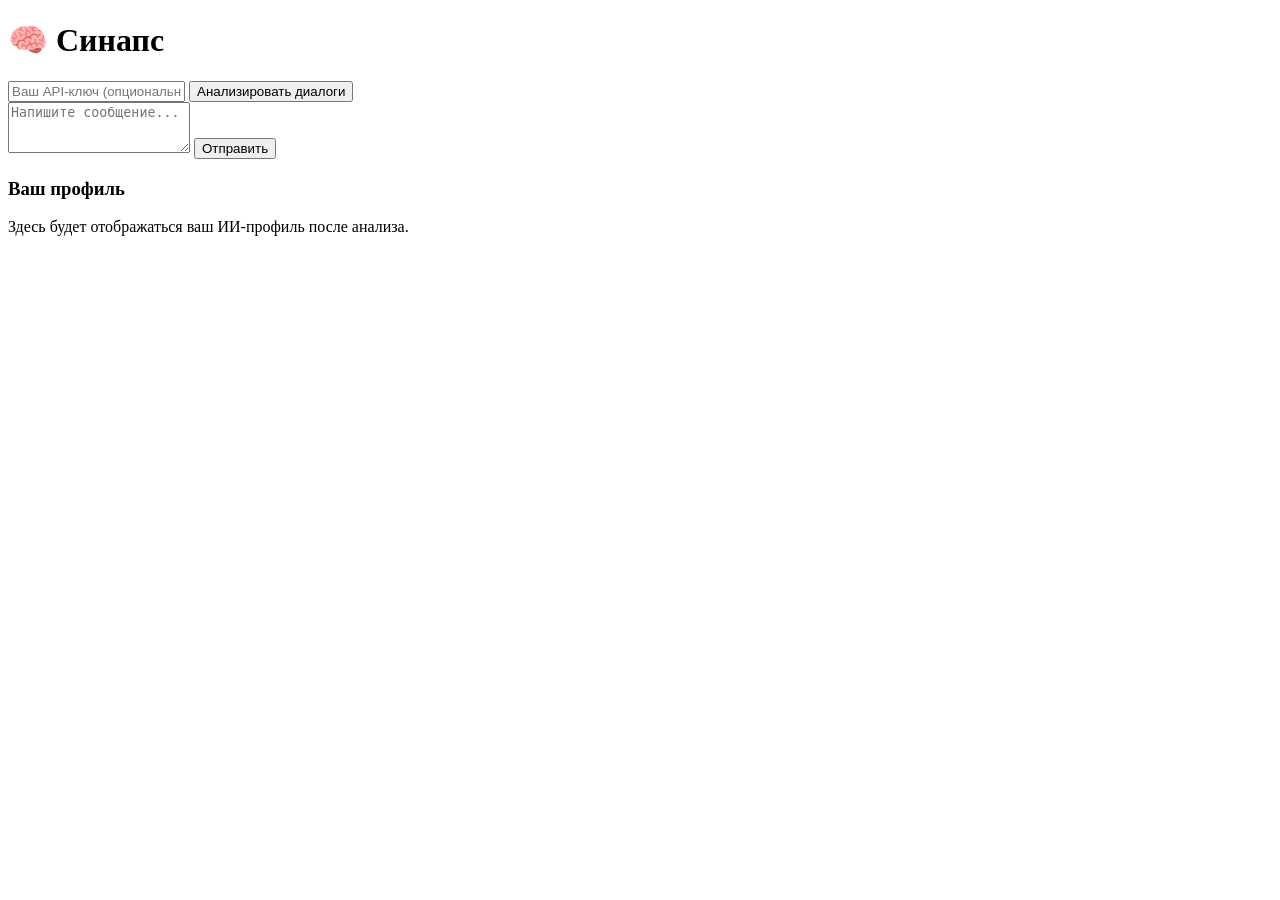
==== frontend/index.html @ 6c1e8b4d "Add index.html" ====
<!DOCTYPE html>
<html lang="ru">
<head>
    <meta charset="UTF-8">
    <meta name="viewport" content="width=device-width, initial-scale=1.0">
    <title>Синапс — ИИ-помощник</title>
    <link rel="stylesheet" href="style.css">
</head>
<body>
    <div id="app">
        <header>
            <h1>🧠 Синапс</h1>
            <div class="settings">
                <input type="text" id="apiKeyInput" placeholder="Ваш API-ключ (опционально)" />
                <button id="analyzeBtn">Анализировать диалоги</button>
            </div>
        </header>
        <main>
            <div id="chatContainer">
                <div id="messages"></div>
                <div id="inputArea">
                    <textarea id="userInput" rows="3" placeholder="Напишите сообщение..."></textarea>
                    <button id="sendBtn">Отправить</button>
                </div>
            </div>
            <div id="profileSidebar">
                <h3>Ваш профиль</h3>
                <div id="profileContent">
                    <p>Здесь будет отображаться ваш ИИ-профиль после анализа.</p>
                </div>
            </div>
        </main>
    </div>
    <script src="app.js"></script>
</body>
</html>
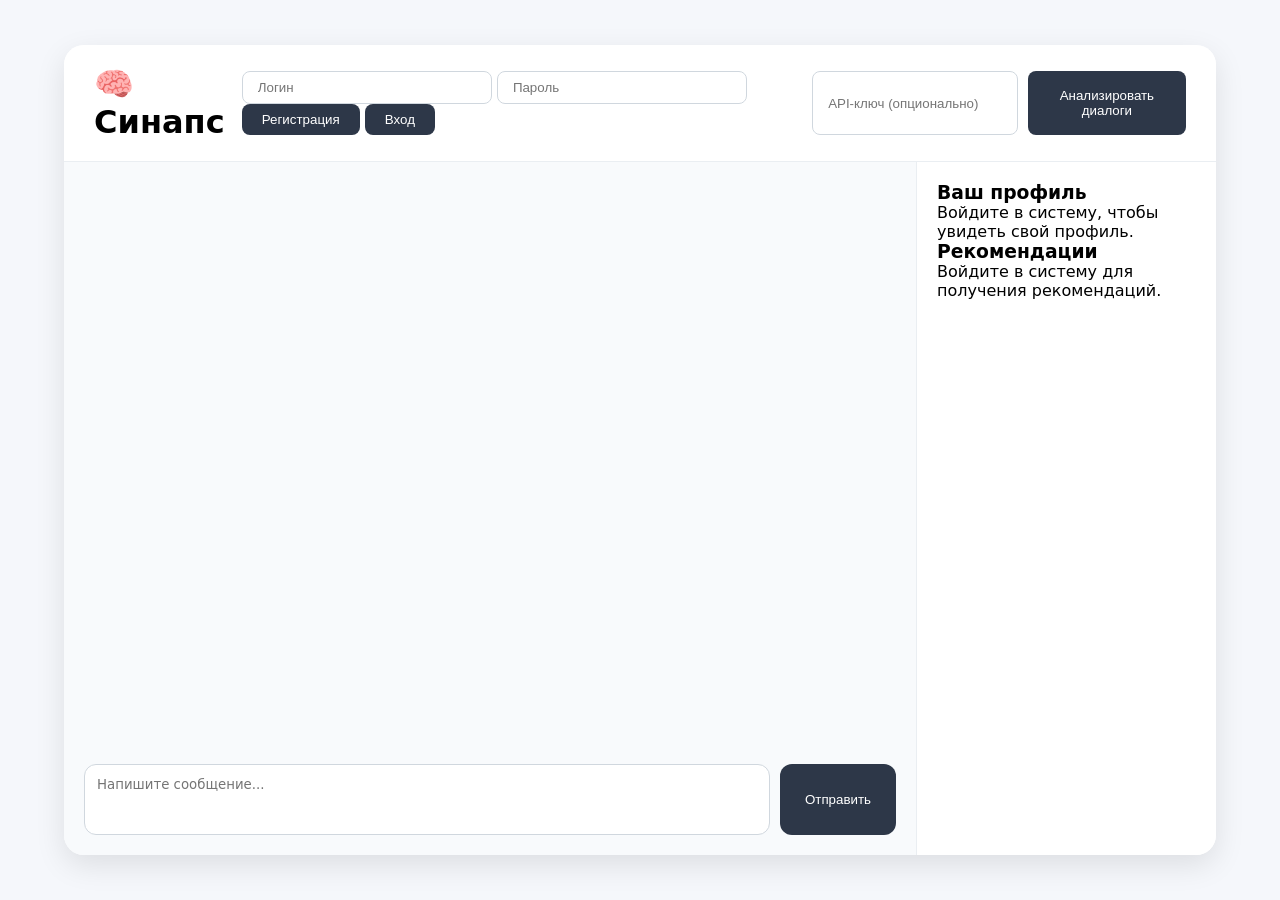
==== commit 65ddb8c2: "Update frontend with auth" ====
--- a/frontend/index.html
+++ b/frontend/index.html
@@ -11,7 +11,14 @@
         <header>
             <h1>🧠 Синапс</h1>
             <div class="settings">
-                <input type="text" id="apiKeyInput" placeholder="Ваш API-ключ (опционально)" />
+                <div id="authSection">
+                    <input type="text" id="loginInput" placeholder="Логин" />
+                    <input type="password" id="passwordInput" placeholder="Пароль" />
+                    <button id="registerBtn">Регистрация</button>
+                    <button id="loginBtn">Вход</button>
+                    <button id="logoutBtn" style="display:none;">Выход</button>
+                </div>
+                <input type="text" id="apiKeyInput" placeholder="API-ключ (опционально)" />
                 <button id="analyzeBtn">Анализировать диалоги</button>
             </div>
         </header>
@@ -26,7 +33,11 @@
             <div id="profileSidebar">
                 <h3>Ваш профиль</h3>
                 <div id="profileContent">
-                    <p>Здесь будет отображаться ваш ИИ-профиль после анализа.</p>
+                    <p>Войдите в систему, чтобы увидеть свой профиль.</p>
+                </div>
+                <h3>Рекомендации</h3>
+                <div id="recommendationsContent">
+                    <p>Войдите в систему для получения рекомендаций.</p>
                 </div>
             </div>
         </main>
--- a/frontend/style.css
+++ b/frontend/style.css
@@ -0,0 +1,114 @@
+* {
+    margin: 0;
+    padding: 0;
+    box-sizing: border-box;
+}
+body {
+    font-family: system-ui, sans-serif;
+    background: #f5f7fb;
+    height: 100vh;
+    display: flex;
+    justify-content: center;
+    align-items: center;
+}
+#app {
+    width: 90%;
+    max-width: 1200px;
+    height: 90vh;
+    background: white;
+    border-radius: 20px;
+    box-shadow: 0 10px 30px rgba(0,0,0,0.1);
+    display: flex;
+    flex-direction: column;
+    overflow: hidden;
+}
+header {
+    padding: 20px 30px;
+    background: #ffffff;
+    border-bottom: 1px solid #eaeef2;
+    display: flex;
+    justify-content: space-between;
+    align-items: center;
+}
+.settings {
+    display: flex;
+    gap: 10px;
+}
+.settings input {
+    padding: 8px 15px;
+    border: 1px solid #d0d7de;
+    border-radius: 8px;
+    width: 250px;
+}
+.settings button {
+    padding: 8px 20px;
+    background: #2d3748;
+    color: white;
+    border: none;
+    border-radius: 8px;
+    cursor: pointer;
+}
+main {
+    display: flex;
+    flex: 1;
+    overflow: hidden;
+}
+#chatContainer {
+    flex: 2;
+    display: flex;
+    flex-direction: column;
+    padding: 20px;
+    background: #f8fafc;
+}
+#messages {
+    flex: 1;
+    overflow-y: auto;
+    padding: 10px;
+    display: flex;
+    flex-direction: column;
+    gap: 10px;
+}
+.message {
+    max-width: 70%;
+    padding: 10px 16px;
+    border-radius: 16px;
+    line-height: 1.5;
+}
+.message.user {
+    align-self: flex-end;
+    background: #2d3748;
+    color: white;
+}
+.message.assistant {
+    align-self: flex-start;
+    background: #e2e8f0;
+    color: #1a202c;
+}
+#inputArea {
+    display: flex;
+    gap: 10px;
+    padding-top: 15px;
+}
+#inputArea textarea {
+    flex: 1;
+    padding: 12px;
+    border: 1px solid #d0d7de;
+    border-radius: 12px;
+    resize: none;
+    font-family: inherit;
+}
+#inputArea button {
+    padding: 0 25px;
+    background: #2d3748;
+    color: white;
+    border: none;
+    border-radius: 12px;
+    cursor: pointer;
+}
+#profileSidebar {
+    width: 300px;
+    background: #ffffff;
+    border-left: 1px solid #eaeef2;
+    padding: 20px;
+    overflow-y: auto;
+}
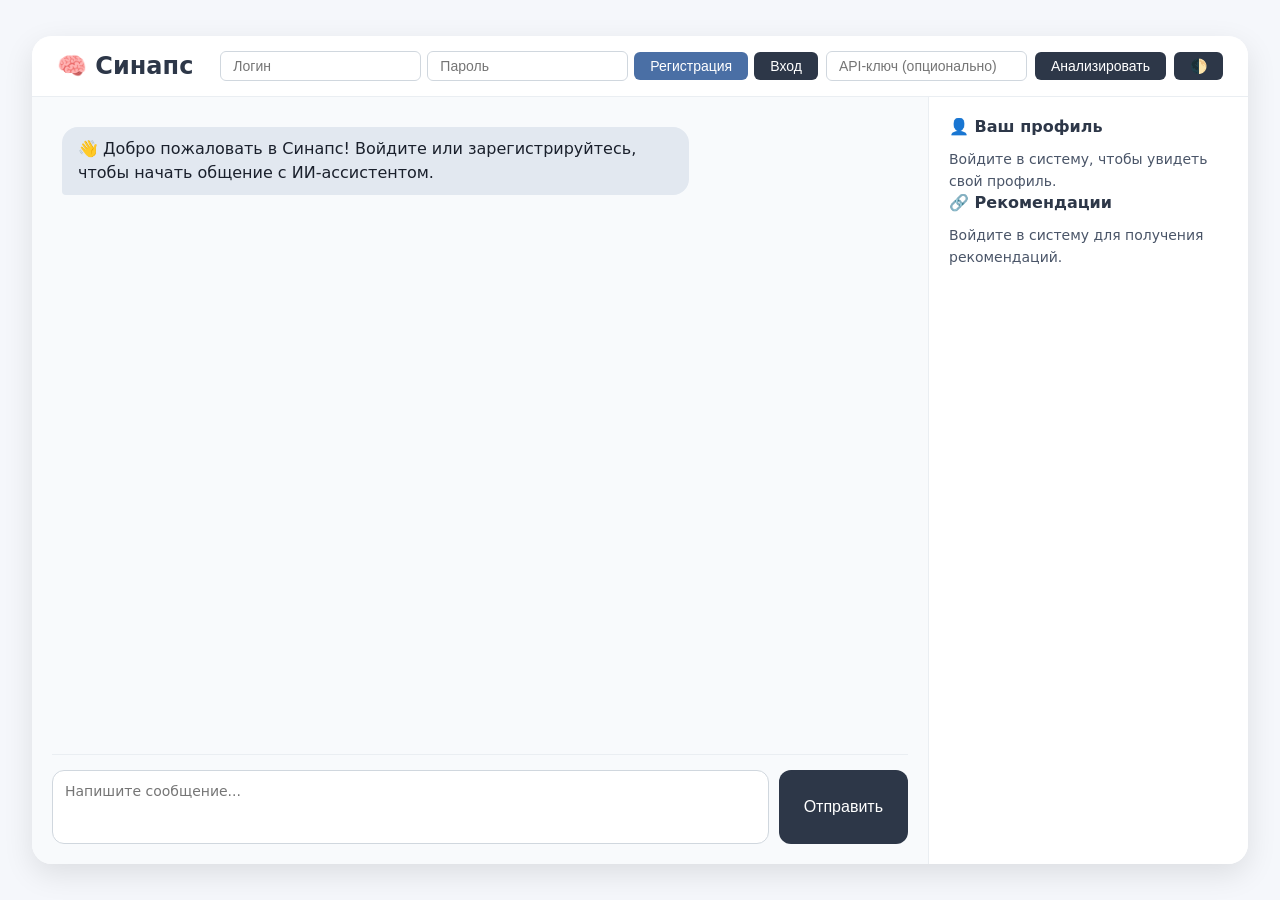
==== commit 4d8dfb91: "Update index.html with theme toggle" ====
--- a/frontend/index.html
+++ b/frontend/index.html
@@ -19,7 +19,8 @@
                     <button id="logoutBtn" style="display:none;">Выход</button>
                 </div>
                 <input type="text" id="apiKeyInput" placeholder="API-ключ (опционально)" />
-                <button id="analyzeBtn">Анализировать диалоги</button>
+                <button id="analyzeBtn">Анализировать</button>
+                <button id="themeToggle">🌓</button>
             </div>
         </header>
         <main>
@@ -31,11 +32,11 @@
                 </div>
             </div>
             <div id="profileSidebar">
-                <h3>Ваш профиль</h3>
+                <h3>👤 Ваш профиль</h3>
                 <div id="profileContent">
                     <p>Войдите в систему, чтобы увидеть свой профиль.</p>
                 </div>
-                <h3>Рекомендации</h3>
+                <h3>🔗 Рекомендации</h3>
                 <div id="recommendationsContent">
                     <p>Войдите в систему для получения рекомендаций.</p>
                 </div>
--- a/frontend/style.css
+++ b/frontend/style.css
@@ -3,63 +3,193 @@
     padding: 0;
     box-sizing: border-box;
 }
+
 body {
-    font-family: system-ui, sans-serif;
+    font-family: system-ui, -apple-system, sans-serif;
     background: #f5f7fb;
     height: 100vh;
     display: flex;
     justify-content: center;
     align-items: center;
-}
+    transition: background 0.3s ease;
+}
+
+/* Тёмная тема */
+body.dark-theme {
+    background: #1a1a2e;
+    color: #e0e0e0;
+}
+
+body.dark-theme #app {
+    background: #16213e;
+    box-shadow: 0 10px 30px rgba(0,0,0,0.5);
+}
+
+body.dark-theme header {
+    background: #16213e;
+    border-bottom: 1px solid #2a3a5e;
+}
+
+body.dark-theme #chatContainer {
+    background: #1a1a2e;
+}
+
+body.dark-theme .message.user {
+    background: #4a6fa5;
+    color: white;
+}
+
+body.dark-theme .message.assistant {
+    background: #2a3a5e;
+    color: #e0e0e0;
+}
+
+body.dark-theme #profileSidebar {
+    background: #16213e;
+    border-left: 1px solid #2a3a5e;
+}
+
+body.dark-theme #inputArea textarea {
+    background: #1a1a2e;
+    border: 1px solid #2a3a5e;
+    color: #e0e0e0;
+}
+
+body.dark-theme #inputArea textarea::placeholder {
+    color: #7a8aae;
+}
+
+body.dark-theme .settings input {
+    background: #1a1a2e;
+    border: 1px solid #2a3a5e;
+    color: #e0e0e0;
+}
+
+body.dark-theme .settings input::placeholder {
+    color: #7a8aae;
+}
+
+body.dark-theme .settings button {
+    background: #4a6fa5;
+    color: white;
+}
+
+body.dark-theme #inputArea button {
+    background: #4a6fa5;
+}
+
 #app {
-    width: 90%;
-    max-width: 1200px;
-    height: 90vh;
+    width: 95%;
+    max-width: 1400px;
+    height: 92vh;
     background: white;
     border-radius: 20px;
     box-shadow: 0 10px 30px rgba(0,0,0,0.1);
     display: flex;
     flex-direction: column;
     overflow: hidden;
-}
+    transition: background 0.3s ease, box-shadow 0.3s ease;
+}
+
 header {
-    padding: 20px 30px;
+    padding: 15px 25px;
     background: #ffffff;
     border-bottom: 1px solid #eaeef2;
     display: flex;
     justify-content: space-between;
     align-items: center;
-}
+    flex-wrap: wrap;
+    gap: 10px;
+}
+
+header h1 {
+    font-size: 24px;
+    font-weight: 700;
+    color: #2d3748;
+}
+
+body.dark-theme header h1 {
+    color: #e0e0e0;
+}
+
 .settings {
     display: flex;
-    gap: 10px;
-}
+    flex-wrap: wrap;
+    align-items: center;
+    gap: 8px;
+}
+
+#authSection {
+    display: flex;
+    flex-wrap: wrap;
+    align-items: center;
+    gap: 6px;
+}
+
 .settings input {
-    padding: 8px 15px;
+    padding: 6px 12px;
     border: 1px solid #d0d7de;
-    border-radius: 8px;
-    width: 250px;
-}
+    border-radius: 6px;
+    font-size: 14px;
+    min-width: 120px;
+    transition: border-color 0.2s;
+}
+
+.settings input:focus {
+    outline: none;
+    border-color: #4a6fa5;
+}
+
 .settings button {
-    padding: 8px 20px;
+    padding: 6px 16px;
     background: #2d3748;
     color: white;
     border: none;
-    border-radius: 8px;
+    border-radius: 6px;
     cursor: pointer;
-}
+    font-size: 14px;
+    transition: background 0.2s, transform 0.1s;
+}
+
+.settings button:hover {
+    background: #1a202c;
+}
+
+.settings button:active {
+    transform: scale(0.96);
+}
+
+#registerBtn {
+    background: #4a6fa5;
+}
+
+#registerBtn:hover {
+    background: #3a5f95;
+}
+
+#logoutBtn {
+    background: #e53e3e;
+}
+
+#logoutBtn:hover {
+    background: #c53030;
+}
+
 main {
     display: flex;
     flex: 1;
     overflow: hidden;
 }
+
 #chatContainer {
     flex: 2;
     display: flex;
     flex-direction: column;
     padding: 20px;
     background: #f8fafc;
-}
+    min-width: 0;
+}
+
 #messages {
     flex: 1;
     overflow-y: auto;
@@ -68,27 +198,42 @@
     flex-direction: column;
     gap: 10px;
 }
+
 .message {
-    max-width: 70%;
+    max-width: 75%;
     padding: 10px 16px;
     border-radius: 16px;
     line-height: 1.5;
-}
+    animation: fadeIn 0.3s ease;
+    word-wrap: break-word;
+}
+
+@keyframes fadeIn {
+    from { opacity: 0; transform: translateY(10px); }
+    to { opacity: 1; transform: translateY(0); }
+}
+
 .message.user {
     align-self: flex-end;
     background: #2d3748;
     color: white;
-}
+    border-bottom-right-radius: 4px;
+}
+
 .message.assistant {
     align-self: flex-start;
     background: #e2e8f0;
     color: #1a202c;
-}
+    border-bottom-left-radius: 4px;
+}
+
 #inputArea {
     display: flex;
     gap: 10px;
     padding-top: 15px;
-}
+    border-top: 1px solid #eaeef2;
+}
+
 #inputArea textarea {
     flex: 1;
     padding: 12px;
@@ -96,7 +241,15 @@
     border-radius: 12px;
     resize: none;
     font-family: inherit;
-}
+    font-size: 14px;
+    transition: border-color 0.2s;
+}
+
+#inputArea textarea:focus {
+    outline: none;
+    border-color: #4a6fa5;
+}
+
 #inputArea button {
     padding: 0 25px;
     background: #2d3748;
@@ -104,11 +257,175 @@
     border: none;
     border-radius: 12px;
     cursor: pointer;
-}
+    font-size: 16px;
+    transition: background 0.2s, transform 0.1s;
+    white-space: nowrap;
+}
+
+#inputArea button:hover {
+    background: #1a202c;
+}
+
+#inputArea button:active {
+    transform: scale(0.94);
+}
+
 #profileSidebar {
-    width: 300px;
+    width: 320px;
     background: #ffffff;
     border-left: 1px solid #eaeef2;
     padding: 20px;
     overflow-y: auto;
-}
+    flex-shrink: 0;
+}
+
+#profileSidebar h3 {
+    font-size: 16px;
+    color: #2d3748;
+    margin-bottom: 12px;
+    font-weight: 600;
+}
+
+body.dark-theme #profileSidebar h3 {
+    color: #e0e0e0;
+}
+
+#profileSidebar h4 {
+    font-size: 14px;
+    color: #4a6fa5;
+    margin-top: 12px;
+    margin-bottom: 6px;
+}
+
+#profileContent, #recommendationsContent {
+    font-size: 14px;
+    color: #4a5568;
+    line-height: 1.6;
+}
+
+body.dark-theme #profileContent,
+body.dark-theme #recommendationsContent {
+    color: #b0b8c8;
+}
+
+#profileContent ul, #recommendationsContent ul {
+    padding-left: 20px;
+    margin: 6px 0;
+}
+
+#profileContent li, #recommendationsContent li {
+    margin-bottom: 4px;
+}
+
+/* Адаптивность */
+@media (max-width: 1024px) {
+    #profileSidebar {
+        width: 260px;
+    }
+}
+
+@media (max-width: 768px) {
+    #app {
+        width: 100%;
+        height: 100vh;
+        border-radius: 0;
+    }
+    
+    main {
+        flex-direction: column;
+    }
+    
+    #profileSidebar {
+        width: 100%;
+        height: 250px;
+        border-left: none;
+        border-top: 1px solid #eaeef2;
+        flex-shrink: 0;
+    }
+    
+    header {
+        padding: 10px 15px;
+    }
+    
+    header h1 {
+        font-size: 20px;
+    }
+    
+    .settings {
+        gap: 4px;
+    }
+    
+    .settings input {
+        min-width: 80px;
+        font-size: 12px;
+        padding: 4px 8px;
+    }
+    
+    .settings button {
+        font-size: 12px;
+        padding: 4px 10px;
+    }
+    
+    #chatContainer {
+        padding: 10px;
+    }
+    
+    .message {
+        max-width: 85%;
+        font-size: 14px;
+        padding: 8px 12px;
+    }
+    
+    #inputArea textarea {
+        font-size: 14px;
+        padding: 8px;
+    }
+}
+
+@media (max-width: 480px) {
+    #authSection {
+        flex-wrap: wrap;
+        gap: 4px;
+    }
+    
+    #authSection input {
+        min-width: 60px;
+        width: 60px;
+    }
+    
+    .settings button {
+        font-size: 10px;
+        padding: 3px 8px;
+    }
+}
+
+/* Скроллбар */
+::-webkit-scrollbar {
+    width: 6px;
+}
+
+::-webkit-scrollbar-track {
+    background: #f1f1f1;
+    border-radius: 3px;
+}
+
+::-webkit-scrollbar-thumb {
+    background: #c1c7d0;
+    border-radius: 3px;
+}
+
+::-webkit-scrollbar-thumb:hover {
+    background: #a0a8b4;
+}
+
+body.dark-theme ::-webkit-scrollbar-track {
+    background: #1a1a2e;
+}
+
+body.dark-theme ::-webkit-scrollbar-thumb {
+    background: #2a3a5e;
+}
+
+body.dark-theme ::-webkit-scrollbar-thumb:hover {
+    background: #3a4a6e;
+}
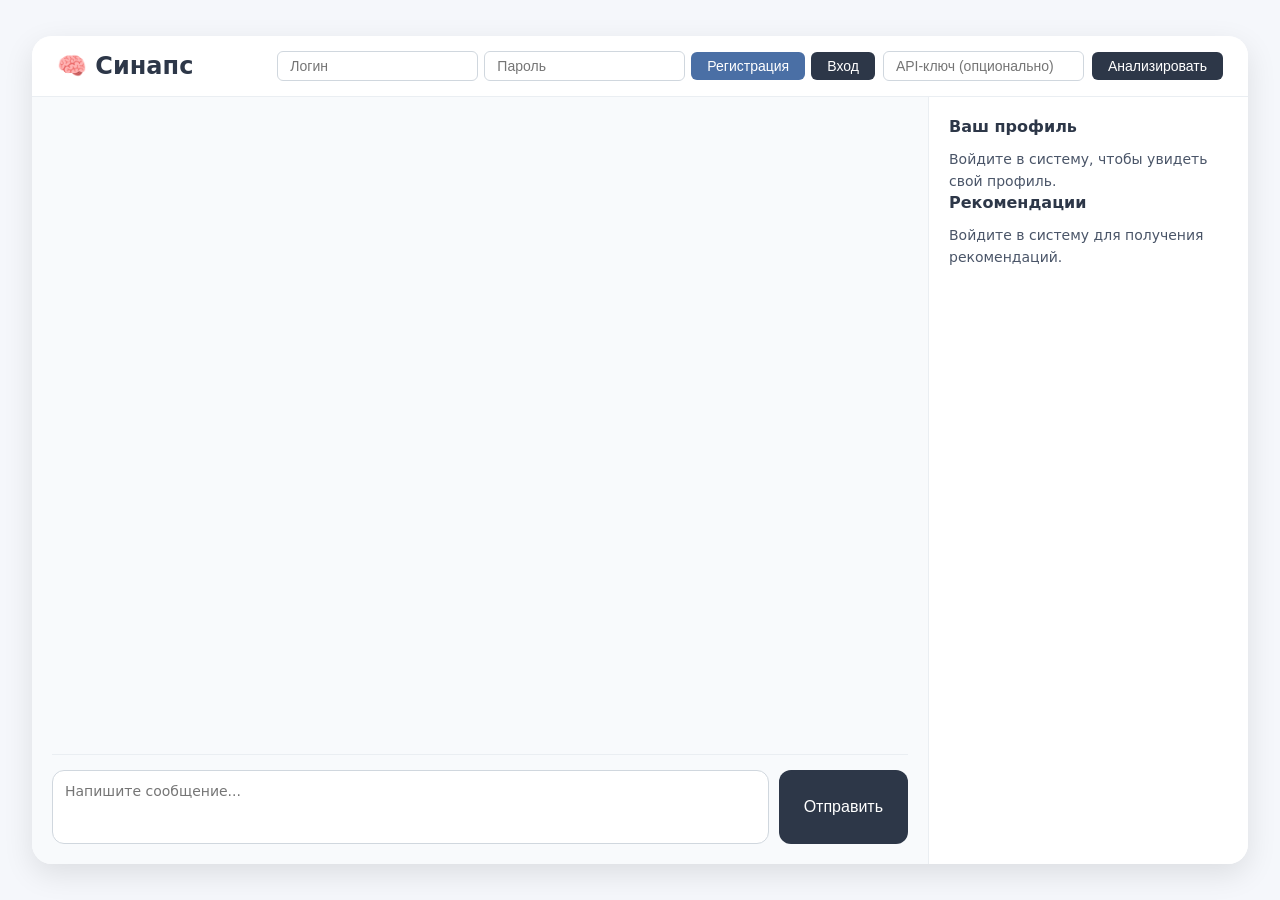
==== commit 93e31413: "Update index.html with PWA support" ====
--- a/frontend/index.html
+++ b/frontend/index.html
@@ -2,8 +2,13 @@
 <html lang="ru">
 <head>
     <meta charset="UTF-8">
-    <meta name="viewport" content="width=device-width, initial-scale=1.0">
-    <title>Синапс — ИИ-помощник</title>
+    <meta name="viewport" content="width=device-width, initial-scale=1.0, maximum-scale=1.0, user-scalable=no">
+    <meta name="theme-color" content="#2d3748">
+    <meta name="apple-mobile-web-app-capable" content="yes">
+    <meta name="apple-mobile-web-app-status-bar-style" content="black-translucent">
+    <link rel="manifest" href="manifest.json">
+    <link rel="apple-touch-icon" href="assets/icons/icon-192.png">
+    <title>Синапс — ИИ-нетворкинг</title>
     <link rel="stylesheet" href="style.css">
 </head>
 <body>
@@ -20,7 +25,6 @@
                 </div>
                 <input type="text" id="apiKeyInput" placeholder="API-ключ (опционально)" />
                 <button id="analyzeBtn">Анализировать</button>
-                <button id="themeToggle">🌓</button>
             </div>
         </header>
         <main>
@@ -32,11 +36,11 @@
                 </div>
             </div>
             <div id="profileSidebar">
-                <h3>👤 Ваш профиль</h3>
+                <h3>Ваш профиль</h3>
                 <div id="profileContent">
                     <p>Войдите в систему, чтобы увидеть свой профиль.</p>
                 </div>
-                <h3>🔗 Рекомендации</h3>
+                <h3>Рекомендации</h3>
                 <div id="recommendationsContent">
                     <p>Войдите в систему для получения рекомендаций.</p>
                 </div>
@@ -44,5 +48,19 @@
         </main>
     </div>
     <script src="app.js"></script>
+    <script>
+        // Регистрация Service Worker для PWA
+        if ('serviceWorker' in navigator) {
+            window.addEventListener('load', () => {
+                navigator.serviceWorker.register('/sw.js')
+                    .then(registration => {
+                        console.log('ServiceWorker зарегистрирован');
+                    })
+                    .catch(err => {
+                        console.log('ServiceWorker ошибка:', err);
+                    });
+            });
+        }
+    </script>
 </body>
 </html>
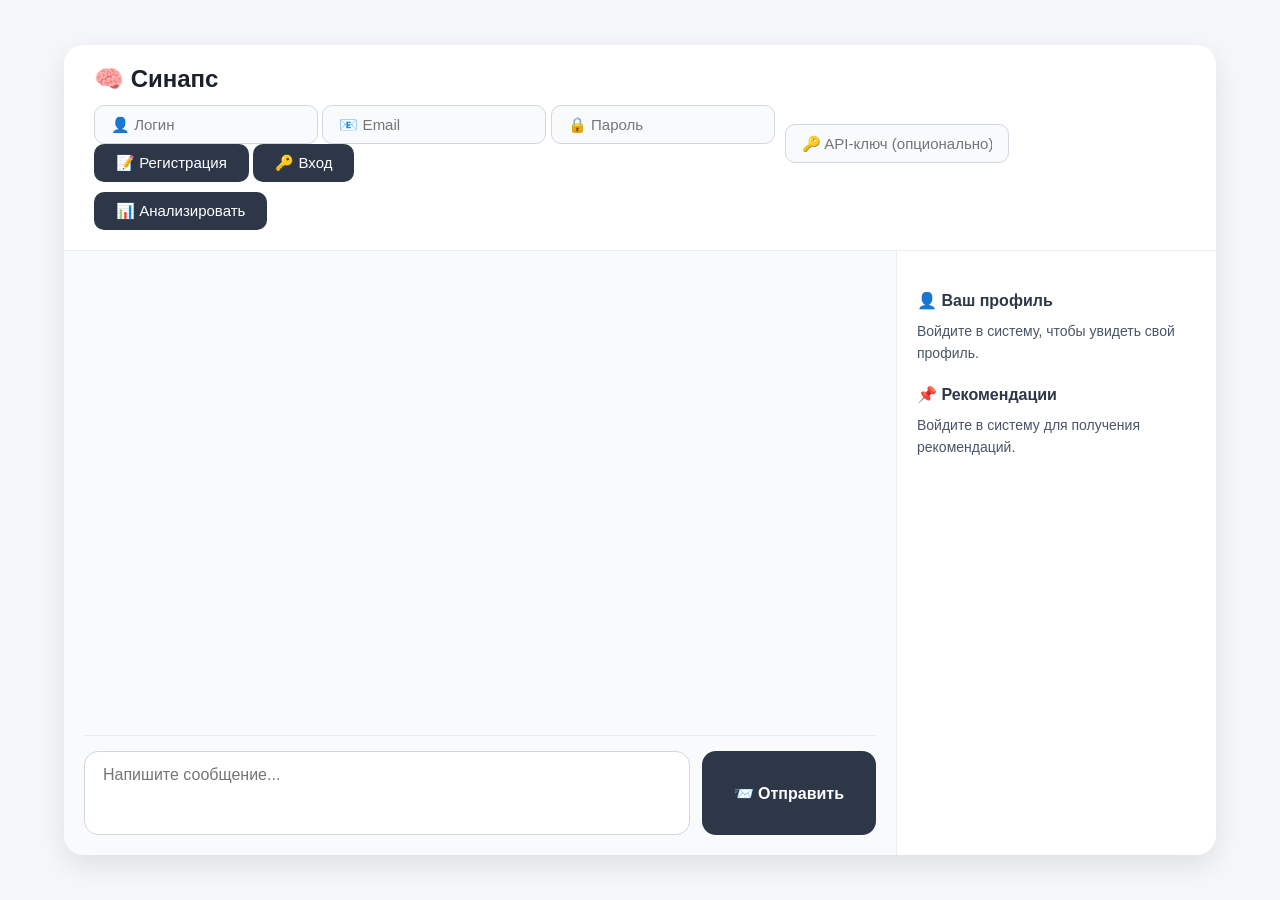
==== commit 63a3a5aa: "feat: добавлено поле email на страницу регистрации с улучшенным дизайном" ====
--- a/frontend/index.html
+++ b/frontend/index.html
@@ -17,14 +17,19 @@
             <h1>🧠 Синапс</h1>
             <div class="settings">
                 <div id="authSection">
-                    <input type="text" id="loginInput" placeholder="Логин" />
-                    <input type="password" id="passwordInput" placeholder="Пароль" />
-                    <button id="registerBtn">Регистрация</button>
-                    <button id="loginBtn">Вход</button>
-                    <button id="logoutBtn" style="display:none;">Выход</button>
+                    <div class="auth-fields">
+                        <input type="text" id="loginInput" placeholder="👤 Логин" />
+                        <input type="email" id="emailInput" placeholder="📧 Email" />
+                        <input type="password" id="passwordInput" placeholder="🔒 Пароль" />
+                    </div>
+                    <div class="auth-buttons">
+                        <button id="registerBtn">📝 Регистрация</button>
+                        <button id="loginBtn">🔑 Вход</button>
+                        <button id="logoutBtn" style="display:none;">🚪 Выход</button>
+                    </div>
                 </div>
-                <input type="text" id="apiKeyInput" placeholder="API-ключ (опционально)" />
-                <button id="analyzeBtn">Анализировать</button>
+                <input type="text" id="apiKeyInput" placeholder="🔑 API-ключ (опционально)" />
+                <button id="analyzeBtn">📊 Анализировать</button>
             </div>
         </header>
         <main>
@@ -32,15 +37,15 @@
                 <div id="messages"></div>
                 <div id="inputArea">
                     <textarea id="userInput" rows="3" placeholder="Напишите сообщение..."></textarea>
-                    <button id="sendBtn">Отправить</button>
+                    <button id="sendBtn">📨 Отправить</button>
                 </div>
             </div>
             <div id="profileSidebar">
-                <h3>Ваш профиль</h3>
+                <h3>👤 Ваш профиль</h3>
                 <div id="profileContent">
                     <p>Войдите в систему, чтобы увидеть свой профиль.</p>
                 </div>
-                <h3>Рекомендации</h3>
+                <h3>📌 Рекомендации</h3>
                 <div id="recommendationsContent">
                     <p>Войдите в систему для получения рекомендаций.</p>
                 </div>
--- a/frontend/style.css
+++ b/frontend/style.css
@@ -5,174 +5,93 @@
 }
 
 body {
-    font-family: system-ui, -apple-system, sans-serif;
+    font-family: -apple-system, BlinkMacSystemFont, 'Segoe UI', Roboto, Oxygen, Ubuntu, sans-serif;
     background: #f5f7fb;
     height: 100vh;
     display: flex;
     justify-content: center;
     align-items: center;
-    transition: background 0.3s ease;
-}
-
-/* Тёмная тема */
-body.dark-theme {
-    background: #1a1a2e;
-    color: #e0e0e0;
-}
-
-body.dark-theme #app {
-    background: #16213e;
-    box-shadow: 0 10px 30px rgba(0,0,0,0.5);
-}
-
-body.dark-theme header {
-    background: #16213e;
-    border-bottom: 1px solid #2a3a5e;
-}
-
-body.dark-theme #chatContainer {
-    background: #1a1a2e;
-}
-
-body.dark-theme .message.user {
-    background: #4a6fa5;
-    color: white;
-}
-
-body.dark-theme .message.assistant {
-    background: #2a3a5e;
-    color: #e0e0e0;
-}
-
-body.dark-theme #profileSidebar {
-    background: #16213e;
-    border-left: 1px solid #2a3a5e;
-}
-
-body.dark-theme #inputArea textarea {
-    background: #1a1a2e;
-    border: 1px solid #2a3a5e;
-    color: #e0e0e0;
-}
-
-body.dark-theme #inputArea textarea::placeholder {
-    color: #7a8aae;
-}
-
-body.dark-theme .settings input {
-    background: #1a1a2e;
-    border: 1px solid #2a3a5e;
-    color: #e0e0e0;
-}
-
-body.dark-theme .settings input::placeholder {
-    color: #7a8aae;
-}
-
-body.dark-theme .settings button {
-    background: #4a6fa5;
-    color: white;
-}
-
-body.dark-theme #inputArea button {
-    background: #4a6fa5;
+    font-size: 16px;
 }
 
 #app {
-    width: 95%;
-    max-width: 1400px;
-    height: 92vh;
+    width: 90%;
+    max-width: 1200px;
+    height: 90vh;
     background: white;
     border-radius: 20px;
     box-shadow: 0 10px 30px rgba(0,0,0,0.1);
     display: flex;
     flex-direction: column;
     overflow: hidden;
-    transition: background 0.3s ease, box-shadow 0.3s ease;
 }
 
 header {
-    padding: 15px 25px;
+    padding: 20px 30px;
     background: #ffffff;
     border-bottom: 1px solid #eaeef2;
     display: flex;
     justify-content: space-between;
     align-items: center;
     flex-wrap: wrap;
-    gap: 10px;
+    gap: 12px;
+    min-height: 80px;
 }
 
 header h1 {
     font-size: 24px;
     font-weight: 700;
-    color: #2d3748;
-}
-
-body.dark-theme header h1 {
-    color: #e0e0e0;
+    color: #1a202c;
 }
 
 .settings {
     display: flex;
+    gap: 10px;
     flex-wrap: wrap;
     align-items: center;
-    gap: 8px;
-}
-
-#authSection {
-    display: flex;
-    flex-wrap: wrap;
-    align-items: center;
-    gap: 6px;
 }
 
 .settings input {
-    padding: 6px 12px;
+    padding: 10px 16px;
     border: 1px solid #d0d7de;
-    border-radius: 6px;
-    font-size: 14px;
-    min-width: 120px;
-    transition: border-color 0.2s;
+    border-radius: 10px;
+    font-size: 15px;
+    min-width: 180px;
+    background: #f8fafc;
 }
 
 .settings input:focus {
     outline: none;
-    border-color: #4a6fa5;
+    border-color: #6b46c1;
+    box-shadow: 0 0 0 3px rgba(107, 70, 193, 0.1);
 }
 
 .settings button {
-    padding: 6px 16px;
+    padding: 10px 22px;
     background: #2d3748;
     color: white;
     border: none;
-    border-radius: 6px;
+    border-radius: 10px;
+    font-size: 15px;
+    font-weight: 500;
     cursor: pointer;
-    font-size: 14px;
-    transition: background 0.2s, transform 0.1s;
+    transition: background 0.2s;
 }
 
 .settings button:hover {
-    background: #1a202c;
-}
-
-.settings button:active {
-    transform: scale(0.96);
-}
-
-#registerBtn {
-    background: #4a6fa5;
-}
-
-#registerBtn:hover {
-    background: #3a5f95;
-}
-
-#logoutBtn {
-    background: #e53e3e;
-}
-
-#logoutBtn:hover {
-    background: #c53030;
+    background: #4a5568;
+}
+
+.settings button:disabled {
+    opacity: 0.6;
+    cursor: not-allowed;
+}
+
+.user-name {
+    margin-left: 8px;
+    color: #2d3748;
+    font-weight: 600;
+    font-size: 15px;
 }
 
 main {
@@ -187,30 +106,24 @@
     flex-direction: column;
     padding: 20px;
     background: #f8fafc;
-    min-width: 0;
 }
 
 #messages {
     flex: 1;
     overflow-y: auto;
-    padding: 10px;
+    padding: 10px 10px 20px 10px;
     display: flex;
     flex-direction: column;
-    gap: 10px;
+    gap: 12px;
 }
 
 .message {
     max-width: 75%;
-    padding: 10px 16px;
-    border-radius: 16px;
+    padding: 12px 18px;
+    border-radius: 18px;
     line-height: 1.5;
-    animation: fadeIn 0.3s ease;
+    font-size: 15px;
     word-wrap: break-word;
-}
-
-@keyframes fadeIn {
-    from { opacity: 0; transform: translateY(10px); }
-    to { opacity: 1; transform: translateY(0); }
 }
 
 .message.user {
@@ -229,99 +142,84 @@
 
 #inputArea {
     display: flex;
-    gap: 10px;
+    gap: 12px;
     padding-top: 15px;
     border-top: 1px solid #eaeef2;
 }
 
 #inputArea textarea {
     flex: 1;
-    padding: 12px;
+    padding: 14px 18px;
     border: 1px solid #d0d7de;
-    border-radius: 12px;
+    border-radius: 14px;
+    font-size: 16px;
+    font-family: inherit;
     resize: none;
-    font-family: inherit;
-    font-size: 14px;
+    background: #ffffff;
+    min-height: 56px;
+    max-height: 150px;
     transition: border-color 0.2s;
 }
 
 #inputArea textarea:focus {
     outline: none;
-    border-color: #4a6fa5;
+    border-color: #6b46c1;
+    box-shadow: 0 0 0 3px rgba(107, 70, 193, 0.1);
 }
 
 #inputArea button {
-    padding: 0 25px;
+    padding: 0 32px;
     background: #2d3748;
     color: white;
     border: none;
-    border-radius: 12px;
+    border-radius: 14px;
+    font-size: 16px;
+    font-weight: 600;
     cursor: pointer;
-    font-size: 16px;
-    transition: background 0.2s, transform 0.1s;
+    transition: background 0.2s;
     white-space: nowrap;
 }
 
 #inputArea button:hover {
-    background: #1a202c;
-}
-
-#inputArea button:active {
-    transform: scale(0.94);
+    background: #4a5568;
 }
 
 #profileSidebar {
     width: 320px;
     background: #ffffff;
     border-left: 1px solid #eaeef2;
-    padding: 20px;
+    padding: 24px 20px;
     overflow-y: auto;
-    flex-shrink: 0;
 }
 
 #profileSidebar h3 {
+    margin: 16px 0 10px 0;
     font-size: 16px;
     color: #2d3748;
-    margin-bottom: 12px;
-    font-weight: 600;
-}
-
-body.dark-theme #profileSidebar h3 {
-    color: #e0e0e0;
+    font-weight: 600;
 }
 
 #profileSidebar h4 {
+    margin: 12px 0 6px 0;
     font-size: 14px;
-    color: #4a6fa5;
-    margin-top: 12px;
-    margin-bottom: 6px;
+    color: #2d3748;
+    font-weight: 600;
 }
 
 #profileContent, #recommendationsContent {
     font-size: 14px;
     color: #4a5568;
+    margin-bottom: 20px;
     line-height: 1.6;
-}
-
-body.dark-theme #profileContent,
-body.dark-theme #recommendationsContent {
-    color: #b0b8c8;
 }
 
 #profileContent ul, #recommendationsContent ul {
     padding-left: 20px;
-    margin: 6px 0;
-}
-
-#profileContent li, #recommendationsContent li {
+    margin: 6px 0 10px 0;
+}
+
+#profileContent ul li, #recommendationsContent ul li {
     margin-bottom: 4px;
-}
-
-/* Адаптивность */
-@media (max-width: 1024px) {
-    #profileSidebar {
-        width: 260px;
-    }
 }
 
 @media (max-width: 768px) {
@@ -330,102 +228,67 @@
         height: 100vh;
         border-radius: 0;
     }
-    
-    main {
+
+    header {
         flex-direction: column;
-    }
-    
-    #profileSidebar {
-        width: 100%;
-        height: 250px;
-        border-left: none;
-        border-top: 1px solid #eaeef2;
-        flex-shrink: 0;
-    }
-    
-    header {
-        padding: 10px 15px;
-    }
-    
+        align-items: stretch;
+        padding: 15px;
+        gap: 10px;
+        min-height: auto;
+    }
+
     header h1 {
         font-size: 20px;
-    }
-    
+        text-align: center;
+    }
+
     .settings {
-        gap: 4px;
-    }
-    
+        flex-wrap: wrap;
+        justify-content: center;
+    }
+
     .settings input {
-        min-width: 80px;
-        font-size: 12px;
-        padding: 4px 8px;
-    }
-    
+        width: 100%;
+        min-width: unset;
+        font-size: 16px;
+    }
+
     .settings button {
-        font-size: 12px;
-        padding: 4px 10px;
-    }
-    
+        flex: 1;
+        min-width: 100px;
+        font-size: 14px;
+        padding: 10px 16px;
+    }
+
+    #profileSidebar {
+        display: none;
+    }
+
     #chatContainer {
-        padding: 10px;
-    }
-    
+        padding: 12px;
+    }
+
     .message {
         max-width: 85%;
-        font-size: 14px;
-        padding: 8px 12px;
-    }
-    
+        font-size: 15px;
+        padding: 10px 14px;
+    }
+
+    #inputArea {
+        flex-direction: column;
+        gap: 8px;
+        padding-top: 12px;
+    }
+
     #inputArea textarea {
-        font-size: 14px;
-        padding: 8px;
-    }
-}
-
-@media (max-width: 480px) {
-    #authSection {
-        flex-wrap: wrap;
-        gap: 4px;
-    }
-    
-    #authSection input {
-        min-width: 60px;
-        width: 60px;
-    }
-    
-    .settings button {
-        font-size: 10px;
-        padding: 3px 8px;
-    }
-}
-
-/* Скроллбар */
-::-webkit-scrollbar {
-    width: 6px;
-}
-
-::-webkit-scrollbar-track {
-    background: #f1f1f1;
-    border-radius: 3px;
-}
-
-::-webkit-scrollbar-thumb {
-    background: #c1c7d0;
-    border-radius: 3px;
-}
-
-::-webkit-scrollbar-thumb:hover {
-    background: #a0a8b4;
-}
-
-body.dark-theme ::-webkit-scrollbar-track {
-    background: #1a1a2e;
-}
-
-body.dark-theme ::-webkit-scrollbar-thumb {
-    background: #2a3a5e;
-}
-
-body.dark-theme ::-webkit-scrollbar-thumb:hover {
-    background: #3a4a6e;
-}
+        font-size: 16px;
+        min-height: 50px;
+        padding: 12px 16px;
+    }
+
+    #inputArea button {
+        padding: 14px 20px;
+        font-size: 16px;
+        width: 100%;
+    }
+}
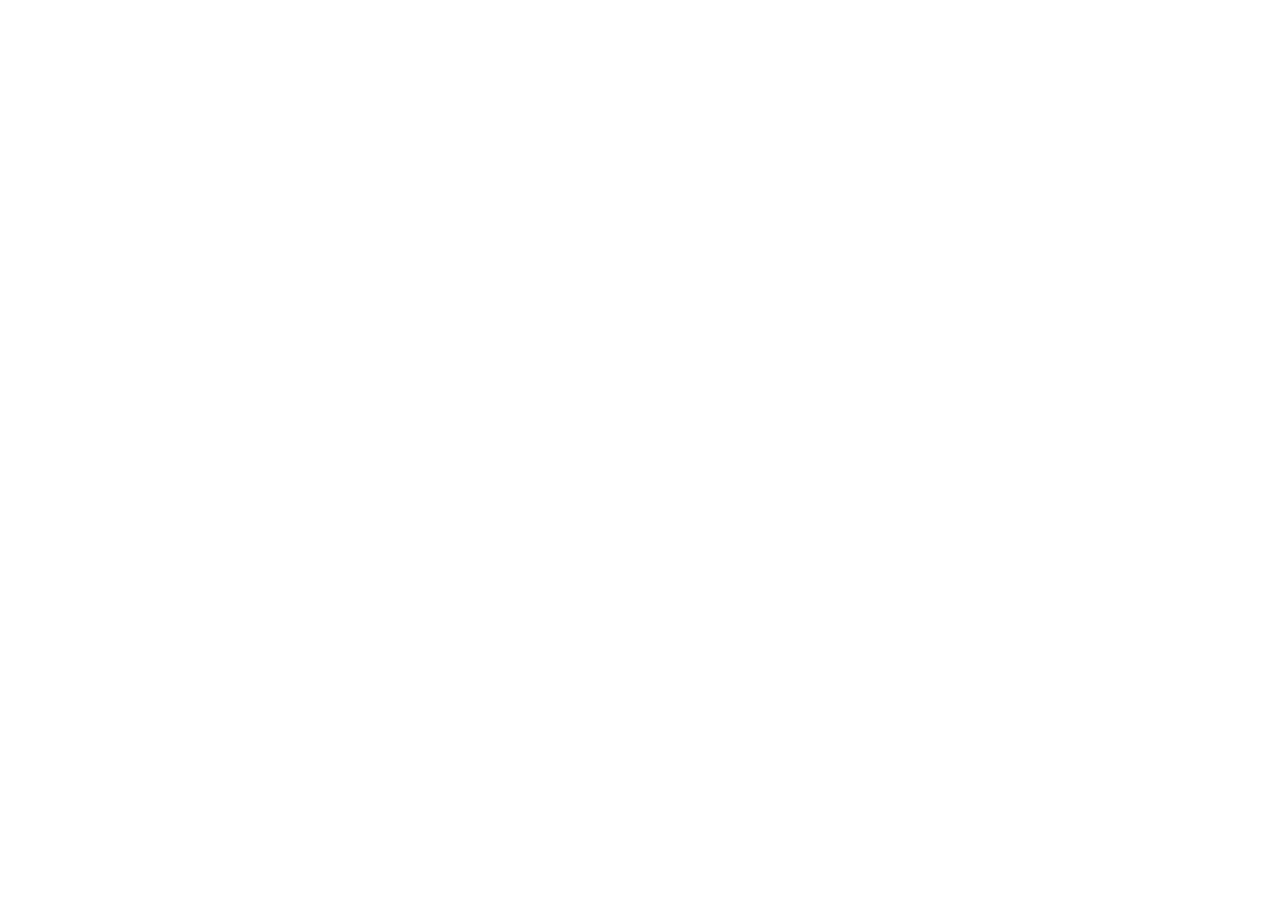
==== commit fa5c1c49: "fix: force cache busting for app.js and set API_URL" ====
--- a/frontend/index.html
+++ b/frontend/index.html
@@ -1,71 +1,36 @@
 <!DOCTYPE html>
 <html lang="ru">
 <head>
-    <meta charset="UTF-8">
-    <meta name="viewport" content="width=device-width, initial-scale=1.0, maximum-scale=1.0, user-scalable=no">
-    <meta name="theme-color" content="#2d3748">
-    <meta name="apple-mobile-web-app-capable" content="yes">
-    <meta name="apple-mobile-web-app-status-bar-style" content="black-translucent">
-    <link rel="manifest" href="manifest.json">
-    <link rel="apple-touch-icon" href="assets/icons/icon-192.png">
-    <title>Синапс — ИИ-нетворкинг</title>
-    <link rel="stylesheet" href="style.css">
-</head>
-<body>
-    <div id="app">
-        <header>
-            <h1>🧠 Синапс</h1>
-            <div class="settings">
-                <div id="authSection">
-                    <div class="auth-fields">
-                        <input type="text" id="loginInput" placeholder="👤 Логин" />
-                        <input type="email" id="emailInput" placeholder="📧 Email" />
-                        <input type="password" id="passwordInput" placeholder="🔒 Пароль" />
-                    </div>
-                    <div class="auth-buttons">
-                        <button id="registerBtn">📝 Регистрация</button>
-                        <button id="loginBtn">🔑 Вход</button>
-                        <button id="logoutBtn" style="display:none;">🚪 Выход</button>
-                    </div>
-                </div>
-                <input type="text" id="apiKeyInput" placeholder="🔑 API-ключ (опционально)" />
-                <button id="analyzeBtn">📊 Анализировать</button>
-            </div>
-        </header>
-        <main>
-            <div id="chatContainer">
-                <div id="messages"></div>
-                <div id="inputArea">
-                    <textarea id="userInput" rows="3" placeholder="Напишите сообщение..."></textarea>
-                    <button id="sendBtn">📨 Отправить</button>
-                </div>
-            </div>
-            <div id="profileSidebar">
-                <h3>👤 Ваш профиль</h3>
-                <div id="profileContent">
-                    <p>Войдите в систему, чтобы увидеть свой профиль.</p>
-                </div>
-                <h3>📌 Рекомендации</h3>
-                <div id="recommendationsContent">
-                    <p>Войдите в систему для получения рекомендаций.</p>
-                </div>
-            </div>
-        </main>
-    </div>
-    <script src="app.js"></script>
+    <meta charset="UTF-8" />
+    <meta name="viewport" content="width=device-width, initial-scale=1.0, maximum-scale=1.0, user-scalable=no" />
+    <meta name="theme-color" content="#4f46e5" />
+    <title>Синапс</title>
+    <link rel="manifest" href="/manifest.json" />
+    <link rel="icon" href="/favicon.ico" />
+    <link rel="stylesheet" href="/style.css?v=2" />
     <script>
-        // Регистрация Service Worker для PWA
+        // Принудительная очистка кэша для app.js
+        window.APP_VERSION = '2.0.0';
+        console.log('APP_VERSION:', window.APP_VERSION);
+        
+        // Удаляем старый service worker если есть
         if ('serviceWorker' in navigator) {
-            window.addEventListener('load', () => {
-                navigator.serviceWorker.register('/sw.js')
-                    .then(registration => {
-                        console.log('ServiceWorker зарегистрирован');
-                    })
-                    .catch(err => {
-                        console.log('ServiceWorker ошибка:', err);
-                    });
+            navigator.serviceWorker.getRegistrations().then(function(registrations) {
+                for (let registration of registrations) {
+                    registration.unregister();
+                    console.log('SW unregistered:', registration);
+                }
             });
         }
     </script>
+</head>
+<body>
+    <div id="app"></div>
+    <script>
+        // Устанавливаем API_URL до загрузки app.js
+        window.API_URL = 'https://polite-buses-pull.loca.lt';
+        console.log('API_URL set to:', window.API_URL);
+    </script>
+    <script src="/app.js?v=2.0.0"></script>
 </body>
 </html>
